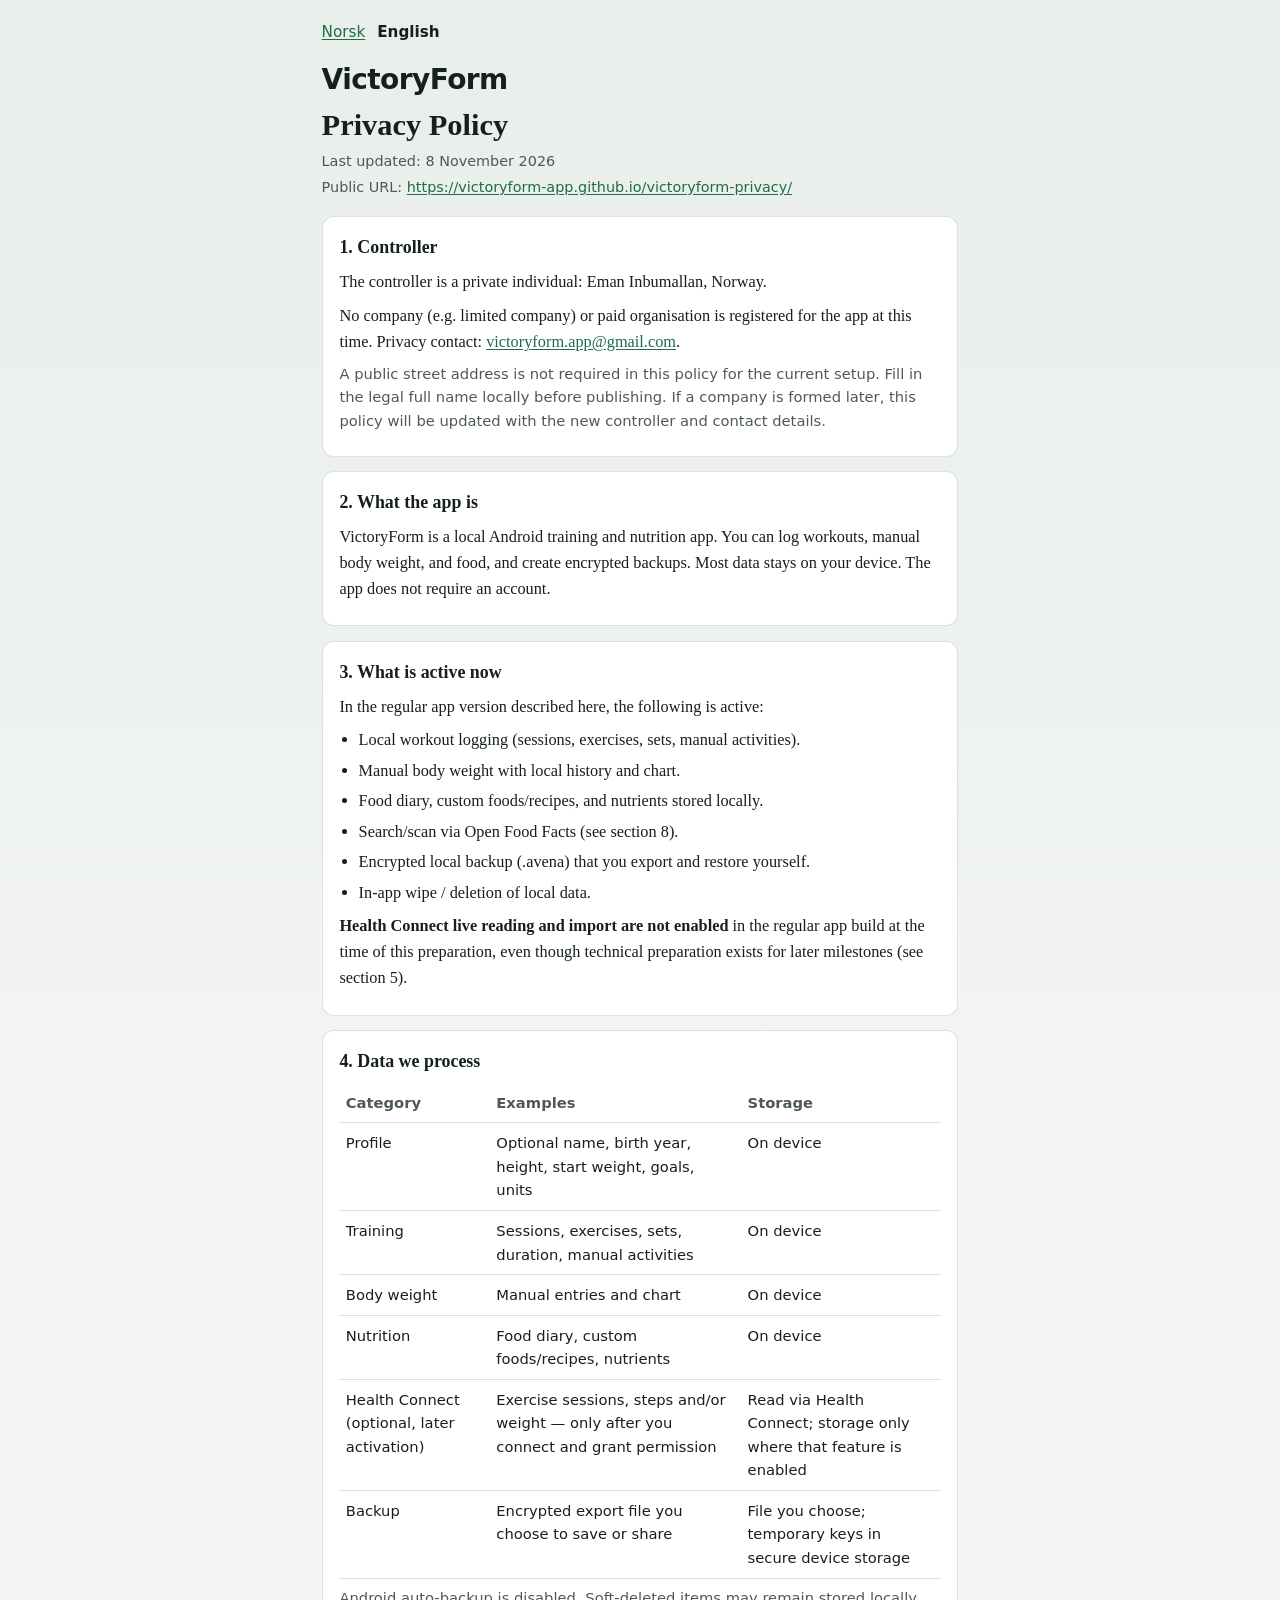
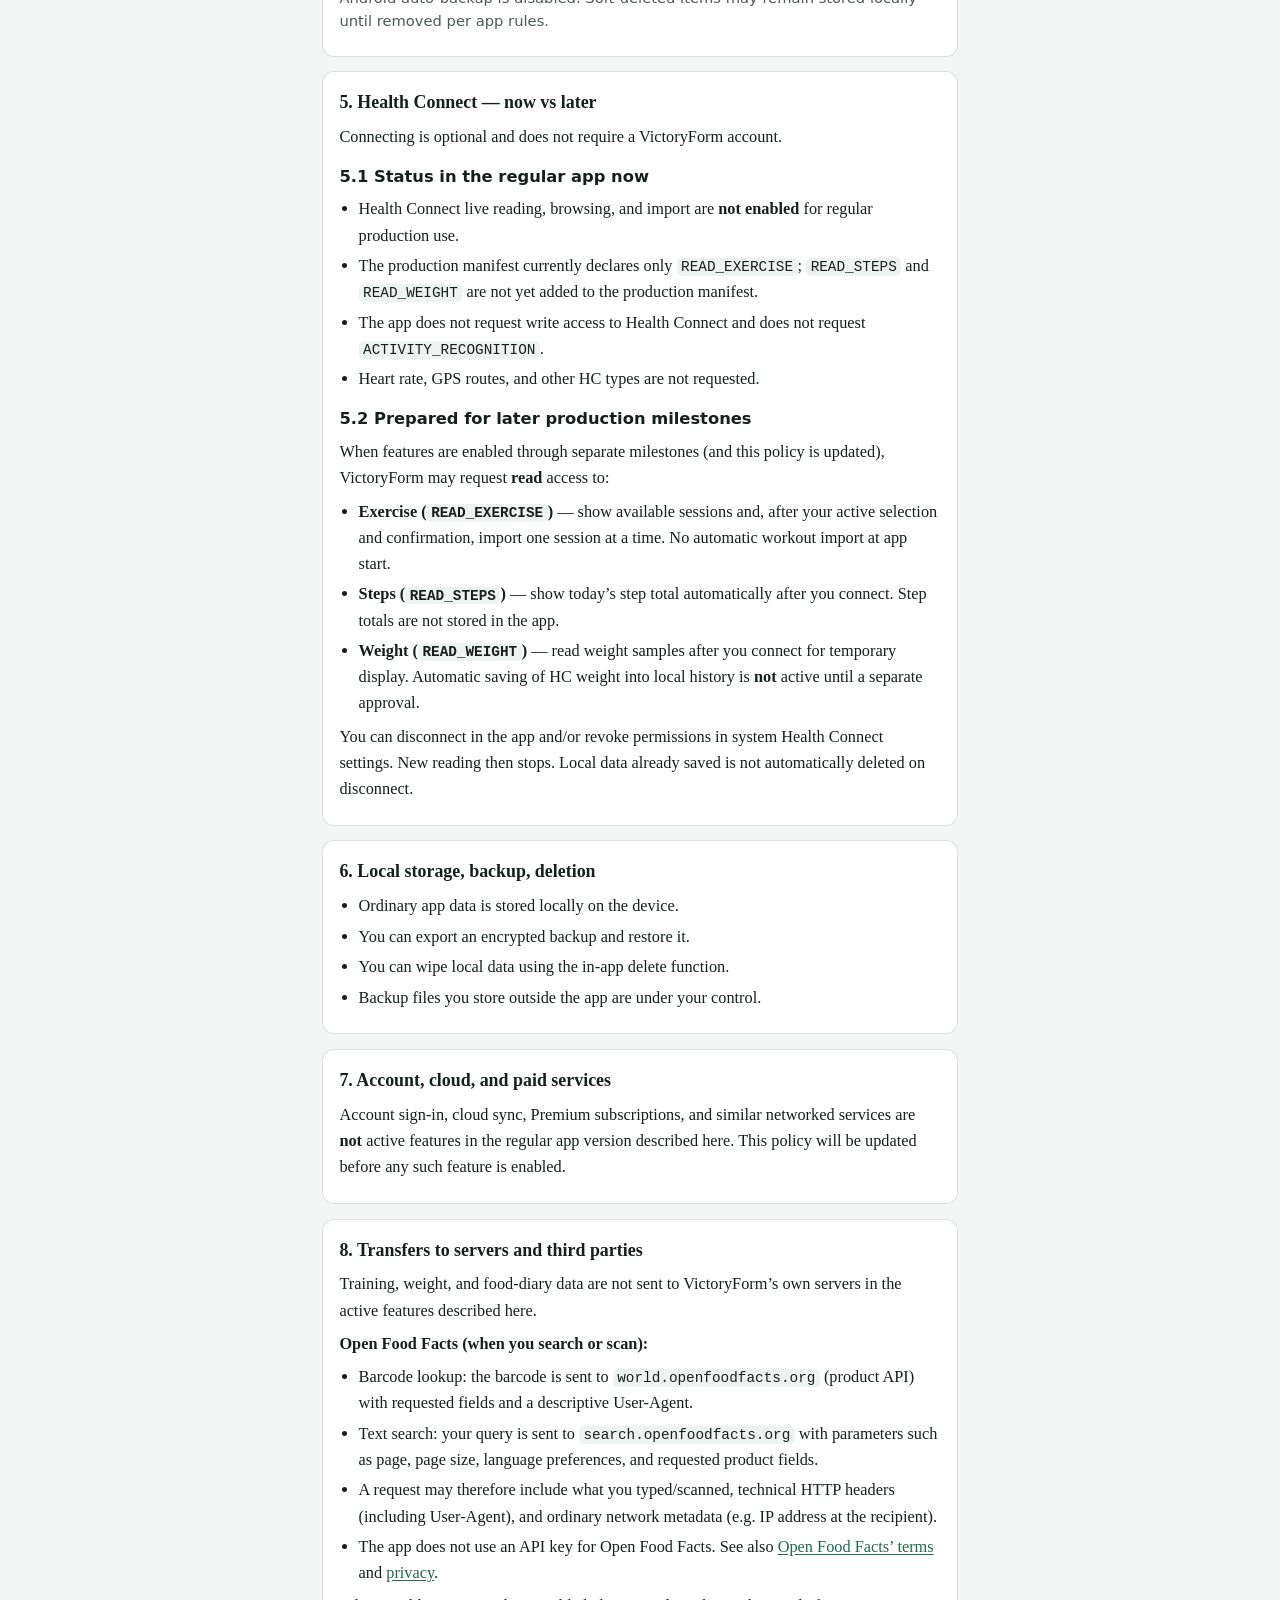
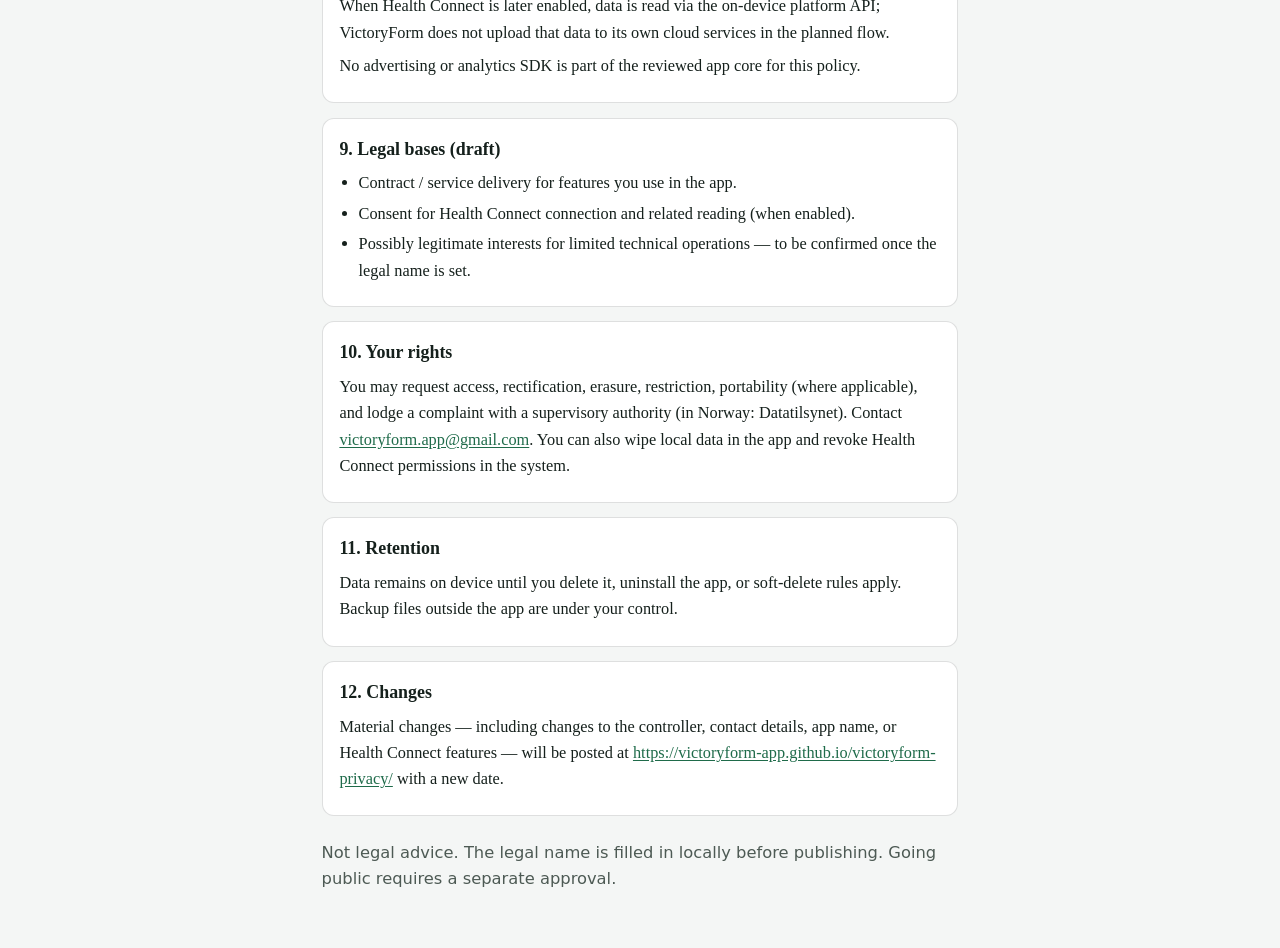
==== index.html @ a7f06b56 "Add files via upload" ====
<!DOCTYPE html>
<html lang="nb">
<head>
  <meta charset="utf-8" />
  <meta name="viewport" content="width=device-width, initial-scale=1" />
  <title>Personvern / Privacy — VictoryForm</title>
  <meta name="description" content="Privacy policy for VictoryForm" />
  <link rel="stylesheet" href="styles.css" />
  <script>
    // Prefer browser language; no analytics, no cookies.
    (function () {
      var lang = (navigator.language || "nb").toLowerCase();
      var target = lang.indexOf("en") === 0 ? "en.html" : "nb.html";
      if (location.search.indexOf("stay=1") === -1) {
        location.replace(target);
      }
    })();
  </script>
</head>
<body>
  <a class="skip" href="#chooser">Skip to language choice</a>
  <main id="chooser" class="wrap">
    <header>
      <p class="brand">VictoryForm</p>
      <h1>Personvern / Privacy</h1>
      <p class="meta">Velg språk / Choose language</p>
    </header>
    <div class="card">
      <p class="lang">
        <a href="nb.html" hreflang="nb">Norsk</a>
        <a href="en.html" hreflang="en">English</a>
      </p>
      <p class="note">
        Utkast. Sett inn juridisk navn før publisering.
        Draft. Add the legal name before publishing.
      </p>
      <p class="note">
        Kontakt / Contact:
        <a href="mailto:victoryform.app@gmail.com">victoryform.app@gmail.com</a>
      </p>
    </div>
  </main>
</body>
</html>
---- styles.css ----
:root {
  --bg: #f4f6f5;
  --card: #ffffff;
  --ink: #15201c;
  --muted: #4d5a54;
  --accent: #1f6b4a;
  --line: rgba(21, 32, 28, 0.14);
  --max: 42rem;
  --focus: #0b57d0;
}

* { box-sizing: border-box; }

html {
  font-size: 100%;
  -webkit-text-size-adjust: 100%;
  scroll-behavior: smooth;
}

body {
  margin: 0;
  font-family: "Source Serif 4", "Iowan Old Style", "Palatino Linotype", Palatino, Georgia, serif;
  color: var(--ink);
  background:
    radial-gradient(1200px 420px at 10% -10%, rgba(31, 107, 74, 0.10), transparent 60%),
    linear-gradient(180deg, #e8eee9 0%, var(--bg) 32%, var(--bg) 100%);
  line-height: 1.6;
}

a {
  color: var(--accent);
  text-underline-offset: 0.15em;
}

a:hover { text-decoration-thickness: 2px; }

a:focus-visible,
.lang a:focus-visible,
.skip:focus-visible {
  outline: 3px solid var(--focus);
  outline-offset: 3px;
}

.skip {
  position: absolute;
  left: 0.75rem;
  top: 0.75rem;
  transform: translateY(-160%);
  background: var(--card);
  color: var(--ink);
  padding: 0.45rem 0.7rem;
  border-radius: 8px;
  font-family: system-ui, -apple-system, sans-serif;
  font-size: 0.95rem;
  z-index: 10;
}

.skip:focus {
  transform: translateY(0);
}

.wrap {
  max-width: var(--max);
  margin: 0 auto;
  padding: 1.25rem 1.1rem 3rem;
}

header { margin-bottom: 1.1rem; }

.brand {
  margin: 0 0 0.2rem;
  font-family: system-ui, -apple-system, sans-serif;
  font-size: clamp(1.35rem, 4.5vw, 1.75rem);
  font-weight: 800;
  letter-spacing: -0.02em;
  color: var(--ink);
}

.lang {
  display: flex;
  gap: 0.75rem;
  flex-wrap: wrap;
  font-family: system-ui, -apple-system, sans-serif;
  font-size: 0.95rem;
  margin-bottom: 0.85rem;
}

.lang a[aria-current="page"] {
  font-weight: 700;
  text-decoration: none;
  color: var(--ink);
}

h1 {
  font-size: clamp(1.45rem, 4.8vw, 1.9rem);
  line-height: 1.25;
  margin: 0 0 0.4rem;
  font-weight: 700;
}

h2 {
  font-size: 1.12rem;
  margin: 0 0 0.45rem;
}

h3 {
  font-size: 1.02rem;
  margin: 0.85rem 0 0.35rem;
  font-family: system-ui, -apple-system, sans-serif;
}

.meta {
  font-family: system-ui, -apple-system, sans-serif;
  font-size: 0.9rem;
  color: var(--muted);
  margin: 0.15rem 0;
}

.card {
  background: var(--card);
  border: 1px solid var(--line);
  border-radius: 12px;
  padding: 1rem 1.05rem;
  margin: 0.9rem 0;
}

p, li { font-size: 1.02rem; }
p { margin: 0.45rem 0; }

ul { padding-left: 1.2rem; margin: 0.4rem 0; }
li { margin: 0.28rem 0; }

.table-wrap {
  overflow-x: auto;
  -webkit-overflow-scrolling: touch;
  margin: 0.45rem 0;
}

table {
  width: 100%;
  min-width: 28rem;
  border-collapse: collapse;
  font-family: system-ui, -apple-system, sans-serif;
  font-size: 0.92rem;
}

th, td {
  text-align: left;
  vertical-align: top;
  padding: 0.5rem 0.4rem;
  border-bottom: 1px solid var(--line);
}

th { color: var(--muted); font-weight: 600; }

code {
  font-family: ui-monospace, SFMono-Regular, Menlo, Consolas, monospace;
  font-size: 0.88em;
  background: rgba(31, 107, 74, 0.08);
  padding: 0.05rem 0.28rem;
  border-radius: 5px;
}

.placeholder {
  background: #fff4cc;
  border: 1px dashed #a8841a;
  border-radius: 6px;
  padding: 0.05rem 0.3rem;
  font-family: ui-monospace, Menlo, monospace;
  font-size: 0.86em;
}

.note {
  font-family: system-ui, -apple-system, sans-serif;
  font-size: 0.92rem;
  color: var(--muted);
}

footer {
  margin-top: 1.5rem;
  font-family: system-ui, -apple-system, sans-serif;
  font-size: 0.88rem;
  color: var(--muted);
}

@media (max-width: 480px) {
  .wrap { padding: 1rem 0.85rem 2.5rem; }
  table { min-width: 24rem; }
}

@media (prefers-reduced-motion: reduce) {
  html { scroll-behavior: auto; }
}

@media (prefers-color-scheme: dark) {
  :root {
    --bg: #121816;
    --card: #1b221f;
    --ink: #eef3f0;
    --muted: #aeb8b2;
    --accent: #7dcea0;
    --line: rgba(238, 243, 240, 0.16);
    --focus: #8ab4f8;
  }
  body {
    background:
      radial-gradient(1000px 380px at 12% -12%, rgba(125, 206, 160, 0.12), transparent 55%),
      linear-gradient(180deg, #151c19 0%, var(--bg) 40%, var(--bg) 100%);
  }
  .placeholder {
    background: #3a3218;
    border-color: #9a7a24;
  }
  code {
    background: rgba(125, 206, 160, 0.12);
  }
}
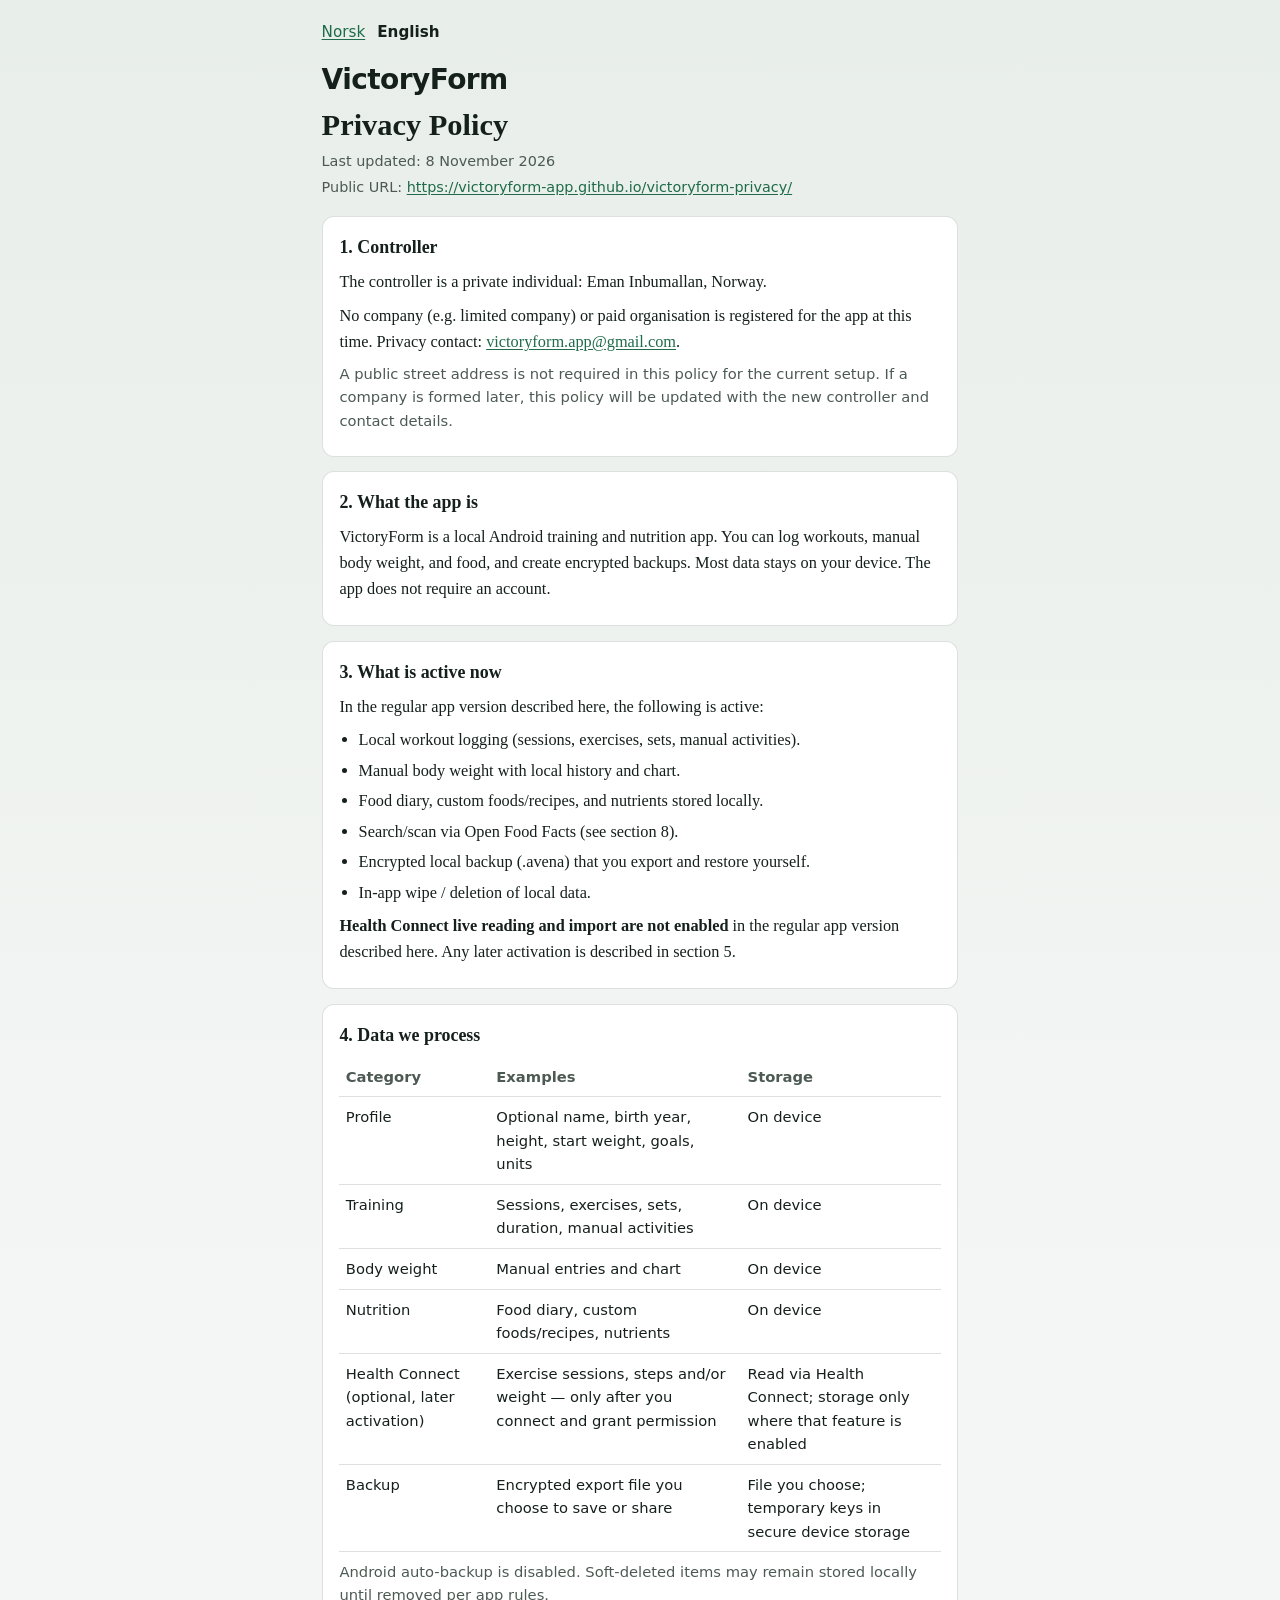
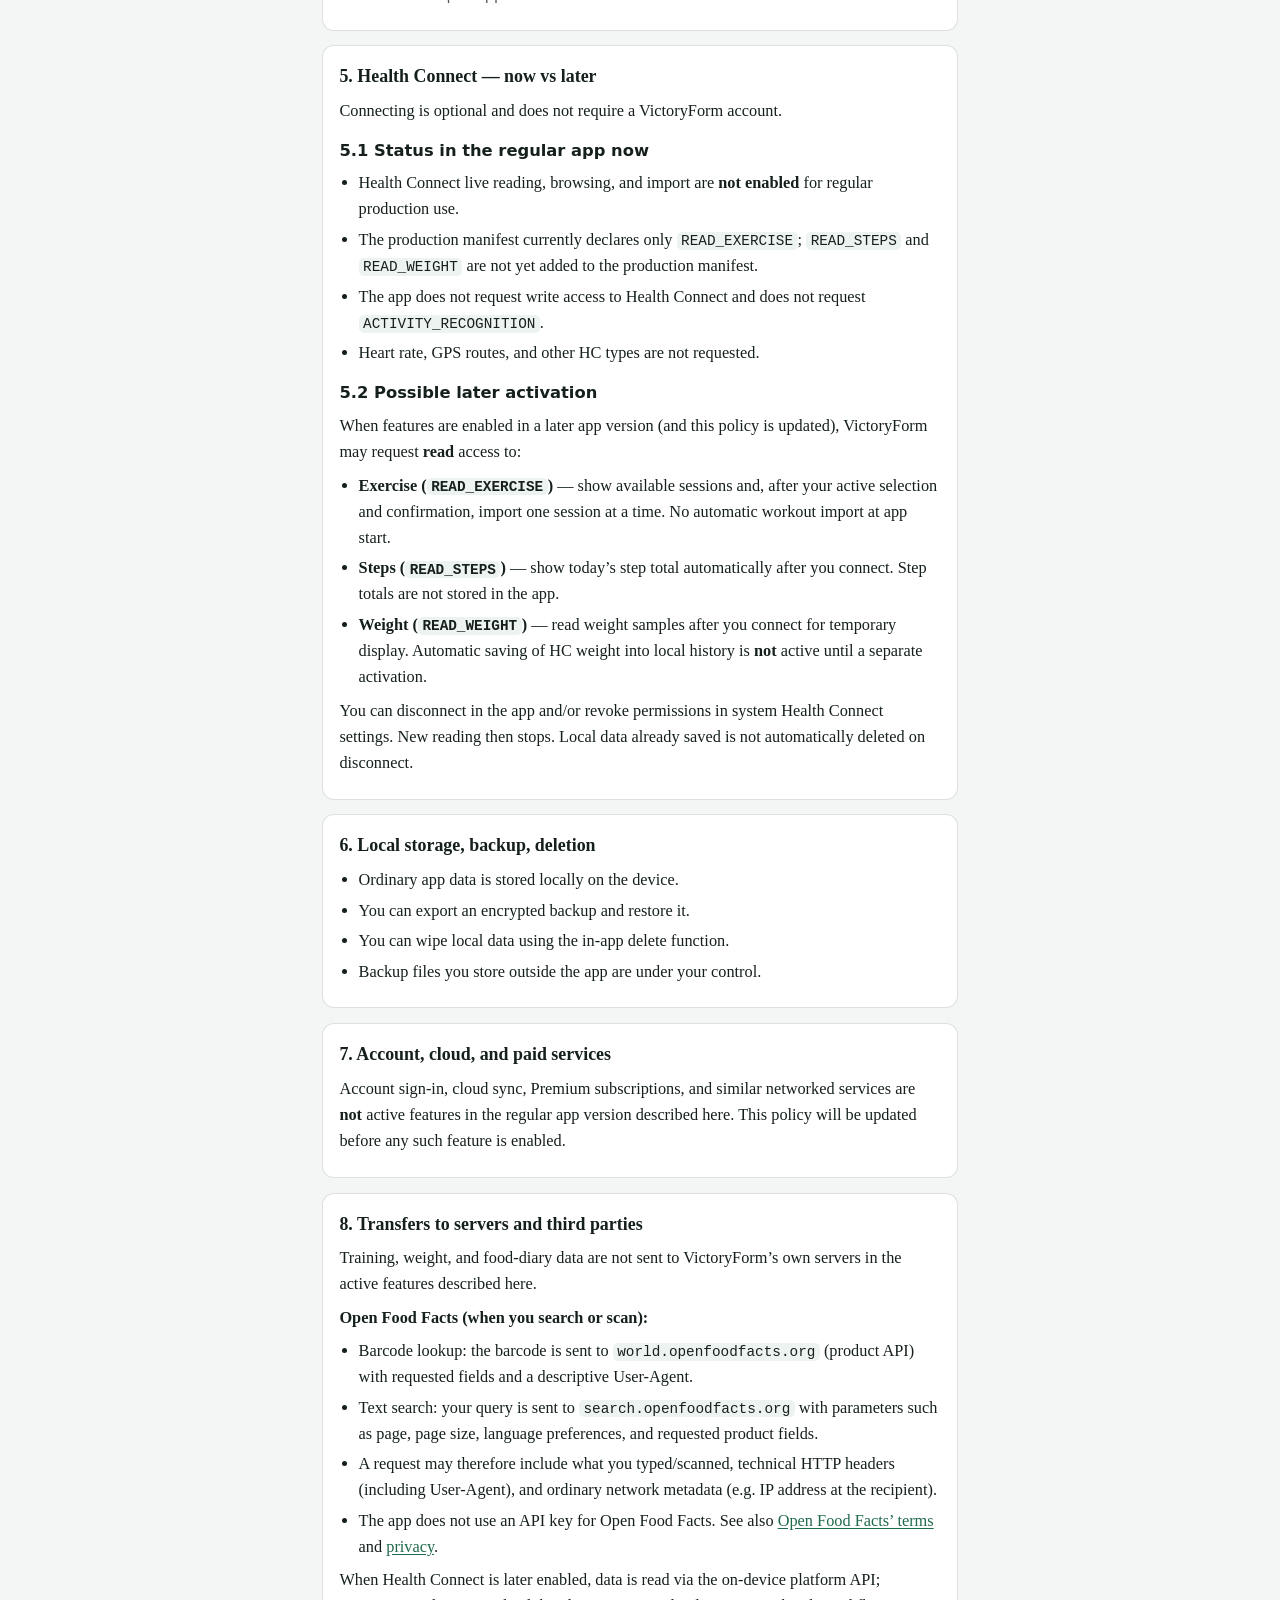
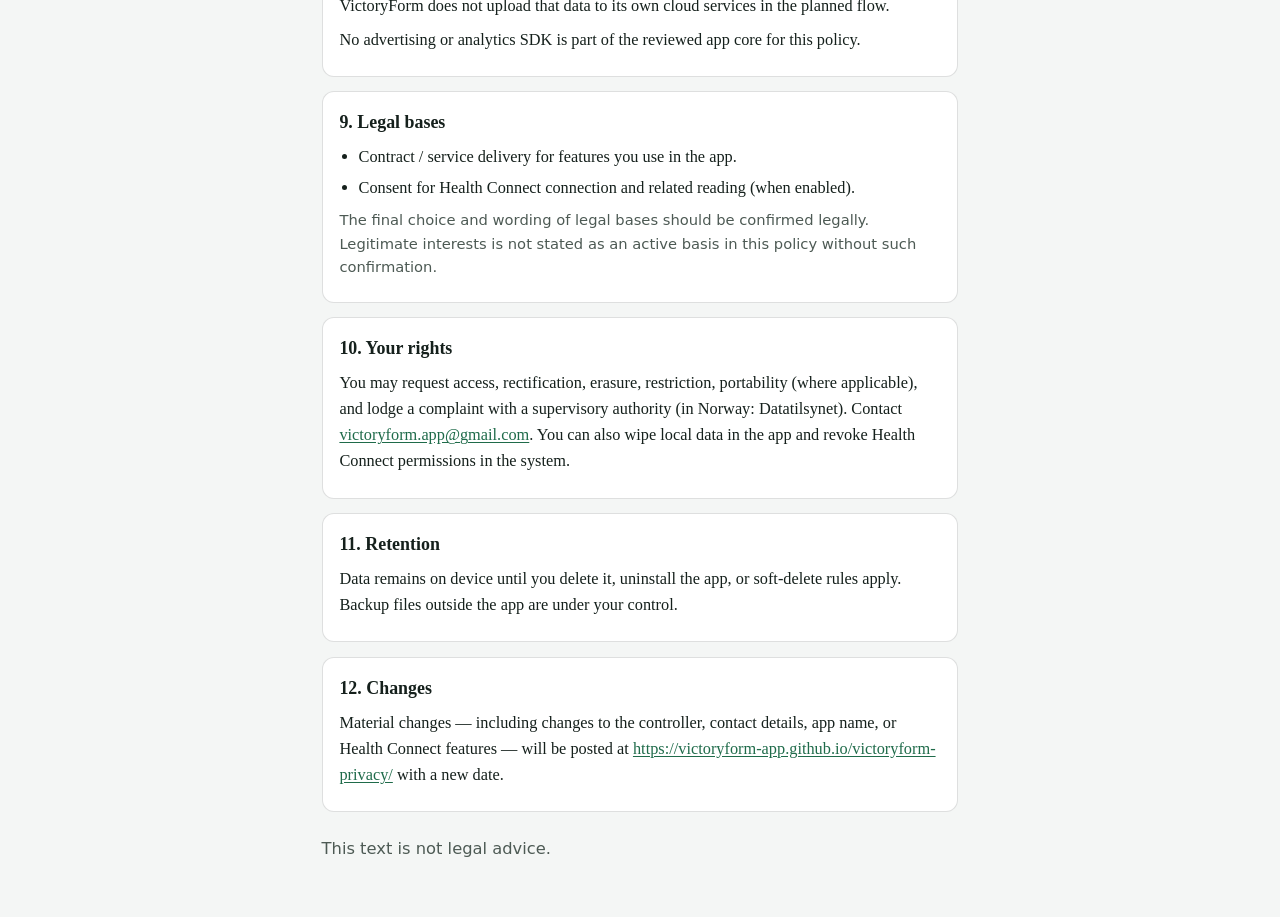
==== commit 8d21e577: "Add files via upload" ====
--- a/index.html
+++ b/index.html
@@ -31,10 +31,6 @@
         <a href="en.html" hreflang="en">English</a>
       </p>
       <p class="note">
-        Utkast. Sett inn juridisk navn før publisering.
-        Draft. Add the legal name before publishing.
-      </p>
-      <p class="note">
         Kontakt / Contact:
         <a href="mailto:victoryform.app@gmail.com">victoryform.app@gmail.com</a>
       </p>
